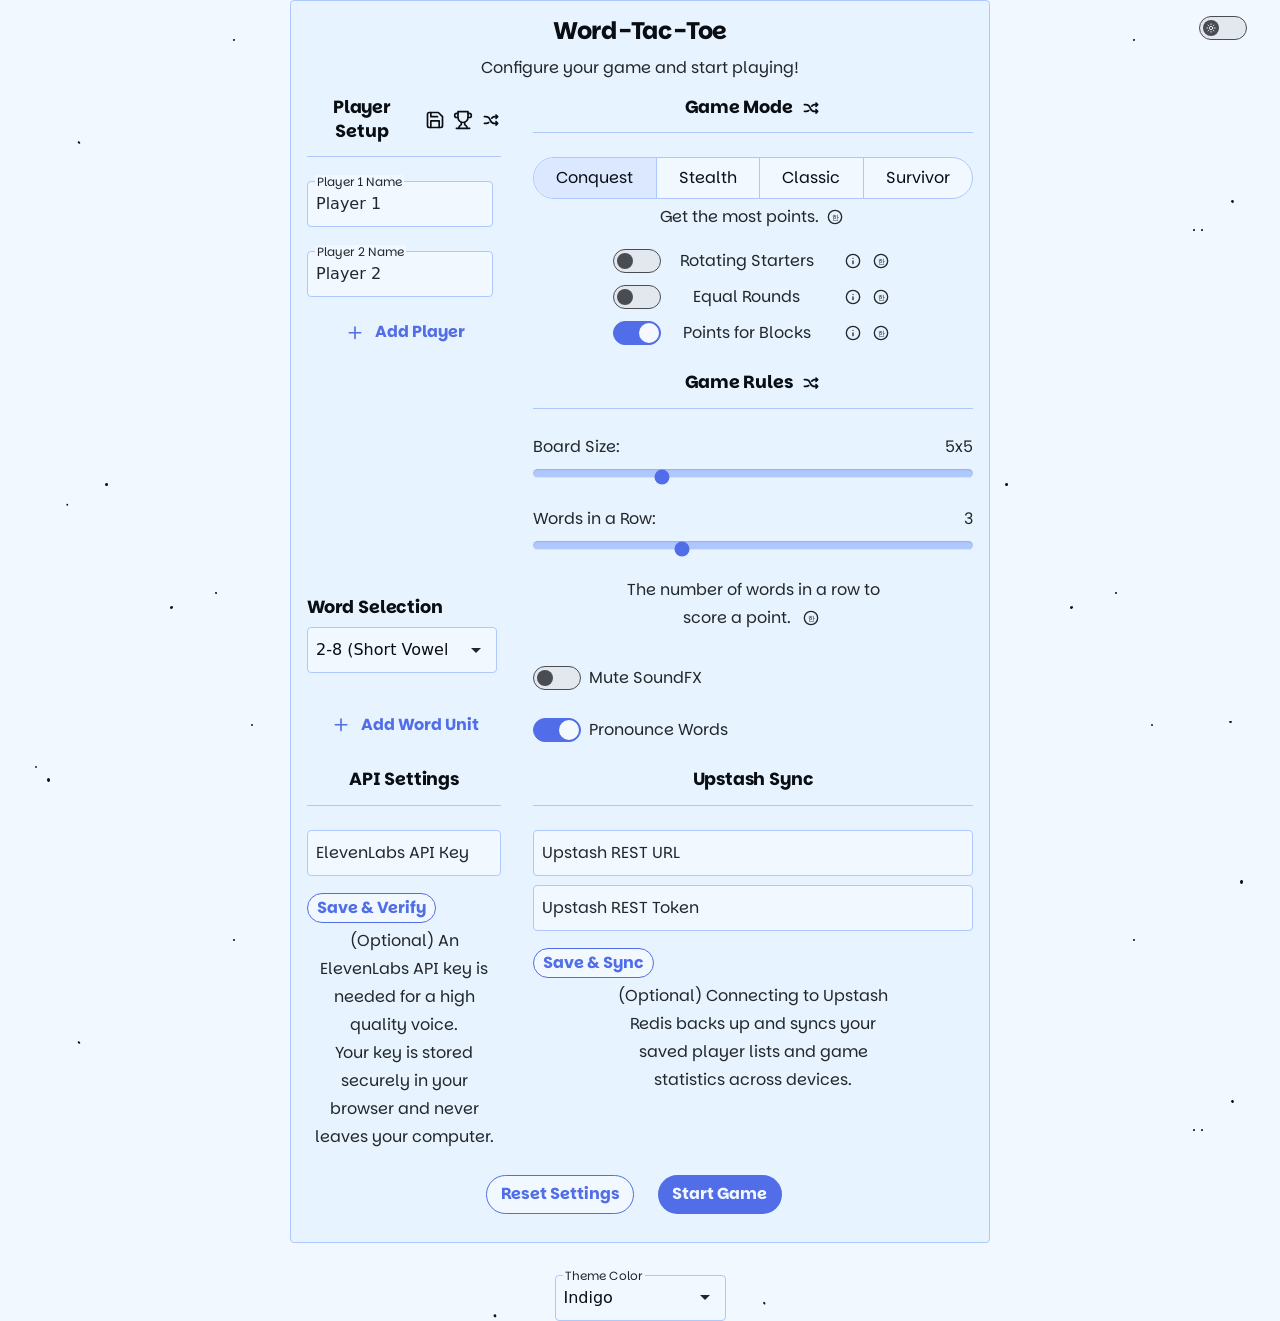
==== index.html @ c7087e04 "chore: update default mediaBase to allenglish.link" ====
<!DOCTYPE html>
<html lang="en" class="light">

<head>
  <meta charset="UTF-8">
  <meta name="viewport" content="width=device-width, initial-scale=1.0">
  <title>Word-Tac-Toe</title>
  <link rel="icon" type="image/png" href="/favicon/favicon-96x96.png" sizes="96x96" />
  <link rel="icon" type="image/svg+xml" href="/favicon/favicon.svg" />
  <link rel="shortcut icon" href="/favicon/favicon.ico" />
  <link rel="apple-touch-icon" sizes="180x180" href="/favicon/apple-touch-icon.png" />
  <meta name="apple-mobile-web-app-title" content="Word-Tac-Toe" />
  <link rel="manifest" href="/favicon/site.webmanifest" />
  <link rel="stylesheet" href="css/main.css?v=11">
</head>

<body>
  <header class="theme-switcher-container">
    <label class="switch">
      <input type="checkbox" role="switch" id="darkModeToggle">
      <span class="label sr-only">Toggle dark mode</span>
    </label>
  </header>
  <main>
    <div id="view-container">
      <div id="game-setup" class="card outlined view is-active">
        <hgroup>
          <h2 class="h3">Word-Tac-Toe</h2>
          <p>Configure your game and start playing!</p>
        </hgroup>
        <div class="content">
          <div class="setup-section player-setup">
            <h4 class="h5">
              Player Setup
              <button id="manage-sets-btn" class="icon-button small" aria-label="Manage player lists">
                <svg xmlns="http://www.w3.org/2000/svg" width="24" height="24" viewBox="0 0 24 24" fill="none"
                  stroke="currentColor" stroke-width="2" stroke-linecap="round" stroke-linejoin="round">
                  <path d="M19 21H5a2 2 0 0 1-2-2V5a2 2 0 0 1 2-2h11l5 5v11a2 2 0 0 1-2 2z"></path>
                  <polyline points="17 21 17 13 7 13 7 21"></polyline>
                  <polyline points="7 3 7 8 15 8"></polyline>
                </svg>
              </button>
              <button id="show-stats-btn" class="icon-button small" aria-label="Show player stats">
                <svg xmlns="http://www.w3.org/2000/svg" width="24" height="24" viewBox="0 0 24 24" fill="none"
                  stroke="currentColor" stroke-width="2" stroke-linecap="round" stroke-linejoin="round">
                  <path d="M6 9H4.5a2.5 2.5 0 0 1 0-5H6" />
                  <path d="M18 9h1.5a2.5 2.5 0 0 0 0-5H18" />
                  <path d="M4 22h16" />
                  <path d="M10 14.66V17c0 .55-.47.98-.97 1.21C7.85 18.75 7 20.24 7 22" />
                  <path d="M14 14.66V17c0 .55.47.98.97 1.21C16.15 18.75 17 20.24 17 22" />
                  <path d="M18 2H6v7a6 6 0 0 0 12 0V2Z" />
                </svg>
              </button>
              <button id="randomizePlayerOrderBtn_setup" class="icon-button small" aria-label="Randomize player order">
                <svg viewBox="0 0 24 24" version="1.1" xml:space="preserve" xmlns="http://www.w3.org/2000/svg"
                  xmlns:xlink="http://www.w3.org/1999/xlink" fill="currentColor">
                  <g id="SVGRepo_bgCarrier" stroke-width="0"></g>
                  <g id="SVGRepo_tracerCarrier" stroke-linecap="round" stroke-linejoin="round"></g>
                  <g id="SVGRepo_iconCarrier">
                    <style type="text/css">
                      .st0 {
                        opacity: 0.2;
                        fill: none;
                        stroke: #000000;
                        stroke-width: 5.000000e-02;
                        stroke-miterlimit: 10;
                      }
                    </style>
                    <g id="Layer_1"></g>
                    <g id="Layer_2">
                      <g>
                        <path
                          d="M8.7,14.2C8,14.7,7.1,15,6.2,15H4c-0.6,0-1,0.4-1,1s0.4,1,1,1h2.2c1.3,0,2.6-0.4,3.7-1.2c0.4-0.3,0.5-1,0.2-1.4 C9.7,13.9,9.1,13.8,8.7,14.2z">
                        </path>
                        <path
                          d="M13,10.7c0.3,0,0.6-0.1,0.8-0.3C14.5,9.5,15.6,9,16.8,9h0.8l-0.3,0.3c-0.4,0.4-0.4,1,0,1.4c0.2,0.2,0.5,0.3,0.7,0.3 s0.5-0.1,0.7-0.3l2-2c0.1-0.1,0.2-0.2,0.2-0.3c0.1-0.2,0.1-0.5,0-0.8c-0.1-0.1-0.1-0.2-0.2-0.3l-2-2c-0.4-0.4-1-0.4-1.4,0 s-0.4,1,0,1.4L17.6,7h-0.8c-1.8,0-3.4,0.8-4.6,2.1c-0.4,0.4-0.3,1,0.1,1.4C12.5,10.7,12.8,10.7,13,10.7z">
                        </path>
                        <path
                          d="M20.7,15.3l-2-2c-0.4-0.4-1-0.4-1.4,0s-0.4,1,0,1.4l0.3,0.3h-1.5c-1.6,0-2.9-0.9-3.6-2.3l-1.2-2.4C10.3,8.3,8.2,7,5.9,7H4 C3.4,7,3,7.4,3,8s0.4,1,1,1h1.9c1.6,0,2.9,0.9,3.6,2.3l1.2,2.4c1,2.1,3.1,3.4,5.4,3.4h1.5l-0.3,0.3c-0.4,0.4-0.4,1,0,1.4 c0.2,0.2,0.5,0.3,0.7,0.3s0.5-0.1,0.7-0.3l2-2C21.1,16.3,21.1,15.7,20.7,15.3z">
                        </path>
                      </g>
                    </g>
                  </g>
                </svg>
              </button>
            </h4>


            <div id="player-names-container">
            </div>

            <div class="add-player-container">
              <button id="addPlayerBtn" class="button">
                <svg xmlns="http://www.w3.org/2000/svg" width="24" height="24" viewBox="0 0 24 24" fill="none"
                  stroke="currentColor" stroke-width="2" stroke-linecap="round" stroke-linejoin="round">
                  <line x1="12" y1="5" x2="12" y2="19"></line>
                  <line x1="5" y1="12" x2="19" y2="12"></line>
                </svg>
                <span>Add Player</span>
              </button>
            </div>

          </div>

          <div class="setup-section game-rules">
            <h4 class="h5">
              Game Rules
              <button id="randomizeBoardSizeBtn" class="icon-button small" aria-label="Randomize game board size">
                <svg viewBox="0 0 24 24" version="1.1" xml:space="preserve" xmlns="http://www.w3.org/2000/svg"
                  xmlns:xlink="http://www.w3.org/1999/xlink" fill="currentColor">
                  <g id="SVGRepo_bgCarrier" stroke-width="0"></g>
                  <g id="SVGRepo_tracerCarrier" stroke-linecap="round" stroke-linejoin="round"></g>
                  <g id="SVGRepo_iconCarrier">
                    <style type="text/css">
                      .st0 {
                        opacity: 0.2;
                        fill: none;
                        stroke: #000000;
                        stroke-width: 5.000000e-02;
                        stroke-miterlimit: 10;
                      }
                    </style>
                    <g id="Layer_1"></g>
                    <g id="Layer_2">
                      <g>
                        <path
                          d="M8.7,14.2C8,14.7,7.1,15,6.2,15H4c-0.6,0-1,0.4-1,1s0.4,1,1,1h2.2c1.3,0,2.6-0.4,3.7-1.2c0.4-0.3,0.5-1,0.2-1.4 C9.7,13.9,9.1,13.8,8.7,14.2z">
                        </path>
                        <path
                          d="M13,10.7c0.3,0,0.6-0.1,0.8-0.3C14.5,9.5,15.6,9,16.8,9h0.8l-0.3,0.3c-0.4,0.4-0.4,1,0,1.4c0.2,0.2,0.5,0.3,0.7,0.3 s0.5-0.1,0.7-0.3l2-2c0.1-0.1,0.2-0.2,0.2-0.3c0.1-0.2,0.1-0.5,0-0.8c-0.1-0.1-0.1-0.2-0.2-0.3l-2-2c-0.4-0.4-1-0.4-1.4,0 s-0.4,1,0,1.4L17.6,7h-0.8c-1.8,0-3.4,0.8-4.6,2.1c-0.4,0.4-0.3,1,0.1,1.4C12.5,10.7,12.8,10.7,13,10.7z">
                        </path>
                        <path
                          d="M20.7,15.3l-2-2c-0.4-0.4-1-0.4-1.4,0s-0.4,1,0,1.4l0.3,0.3h-1.5c-1.6,0-2.9-0.9-3.6-2.3l-1.2-2.4C10.3,8.3,8.2,7,5.9,7H4 C3.4,7,3,7.4,3,8s0.4,1,1,1h1.9c1.6,0,2.9,0.9,3.6,2.3l1.2,2.4c1,2.1,3.1,3.4,5.4,3.4h1.5l-0.3,0.3c-0.4,0.4-0.4,1,0,1.4 c0.2,0.2,0.5,0.3,0.7,0.3s0.5-0.1,0.7-0.3l2-2C21.1,16.3,21.1,15.7,20.7,15.3z">
                        </path>
                      </g>
                    </g>
                  </g>
                </svg>
              </button>
            </h4>
            <div class="range-container">
              <label class="range">
                <div class="range-label-container">
                  <span class="label">Board Size: </span><span id="gridSizeValue">5x5</span>
                </div>
                <input type="range" id="gridSize" min="3" max="10" value="5">
              </label>
            </div>
            <div class="range-container">
              <label class="range">
                <div class="range-label-container">
                  <span class="label">Words in a Row: </span><span id="matchLengthValue">3</span>
                </div>
                <input type="range" id="matchLength" min="2" max="5" value="3">
              </label>
            </div>
            <p class="field-hint">
              The number of words in a row to score a point.
              <span class="tooltip-container inline-tooltip">
                <button type="button" class="icon-button small tooltip-trigger" aria-label="Words in a Row Korean Info" aria-describedby="match-length-tooltip-ko">
                  <svg width="16" height="16" viewBox="0 0 24 24" fill="none" stroke="currentColor" stroke-width="2" stroke-linecap="round" stroke-linejoin="round">
                    <circle cx="12" cy="12" r="10"></circle>
                    <text x="12" y="12" text-anchor="middle" dominant-baseline="central" font-size="10.5" font-family="'Apple SD Gothic Neo', 'Malgun Gothic', 'Noto Sans KR', sans-serif" font-weight="700" fill="currentColor" stroke="none">한</text>
                  </svg>
                </button>
                <span id="match-length-tooltip-ko" class="tooltip-popup" role="tooltip">
                  점수를 획득하기 위해 한 줄로 이어야 하는 단어 수입니다.
                </span>
              </span>
            </p>
            <div class="setting-group">
              <label class="switch">
                <input type="checkbox" role="switch" id="muteSoundsToggle">
                <span class="label">Mute SoundFX</span>
              </label>
              <label class="switch">
                <input type="checkbox" role="switch" id="pronounceWordsToggle" checked>
                <span class="label">Pronounce Words</span>
              </label>
            </div>
          </div>

          <div class="setup-section game-mode-setup">
            <h4 class="h5">
              Game Mode
              <button id="randomizeGameModeBtn" class="icon-button small" aria-label="Randomize game mode">
                <svg viewBox="0 0 24 24" version="1.1" xml:space="preserve" xmlns="http://www.w3.org/2000/svg"
                  xmlns:xlink="http://www.w3.org/1999/xlink" fill="currentColor">
                  <g id="SVGRepo_bgCarrier" stroke-width="0"></g>
                  <g id="SVGRepo_tracerCarrier" stroke-linecap="round" stroke-linejoin="round"></g>
                  <g id="SVGRepo_iconCarrier">
                    <style type="text/css">
                      .st0 {
                        opacity: 0.2;
                        fill: none;
                        stroke: #000000;
                        stroke-width: 5.000000e-02;
                        stroke-miterlimit: 10;
                      }
                    </style>
                    <g id="Layer_1"></g>
                    <g id="Layer_2">
                      <g>
                        <path
                          d="M8.7,14.2C8,14.7,7.1,15,6.2,15H4c-0.6,0-1,0.4-1,1s0.4,1,1,1h2.2c1.3,0,2.6-0.4,3.7-1.2c0.4-0.3,0.5-1,0.2-1.4 C9.7,13.9,9.1,13.8,8.7,14.2z">
                        </path>
                        <path
                          d="M13,10.7c0.3,0,0.6-0.1,0.8-0.3C14.5,9.5,15.6,9,16.8,9h0.8l-0.3,0.3c-0.4,0.4-0.4,1,0,1.4c0.2,0.2,0.5,0.3,0.7,0.3 s0.5-0.1,0.7-0.3l2-2c0.1-0.1,0.2-0.2,0.2-0.3c0.1-0.2,0.1-0.5,0-0.8c-0.1-0.1-0.1-0.2-0.2-0.3l-2-2c-0.4-0.4-1-0.4-1.4,0 s-0.4,1,0,1.4L17.6,7h-0.8c-1.8,0-3.4,0.8-4.6,2.1c-0.4,0.4-0.3,1,0.1,1.4C12.5,10.7,12.8,10.7,13,10.7z">
                        </path>
                        <path
                          d="M20.7,15.3l-2-2c-0.4-0.4-1-0.4-1.4,0s-0.4,1,0,1.4l0.3,0.3h-1.5c-1.6,0-2.9-0.9-3.6-2.3l-1.2-2.4C10.3,8.3,8.2,7,5.9,7H4 C3.4,7,3,7.4,3,8s0.4,1,1,1h1.9c1.6,0,2.9,0.9,3.6,2.3l1.2,2.4c1,2.1,3.1,3.4,5.4,3.4h1.5l-0.3,0.3c-0.4,0.4-0.4,1,0,1.4 c0.2,0.2,0.5,0.3,0.7,0.3s0.5-0.1,0.7-0.3l2-2C21.1,16.3,21.1,15.7,20.7,15.3z">
                        </path>
                      </g>
                    </g>
                  </g>
                </svg>
              </button>
            </h4>
            <div class="toggle-button-group" id="gameModeSelector" role="group">
              <button data-mode="Conquest" class="selected">
                <span>Conquest</span>
              </button>
              <button data-mode="Stealth">
                <span>Stealth</span>
              </button>
              <button data-mode="Classic">
                <span>Classic</span>
              </button>
              <button data-mode="Survivor">
                <span>Survivor</span>
              </button>
            </div>
            <div class="game-mode-hint-wrapper">
              <p class="field-hint" id="gameModeHint">Get the most points.</p>
              <div class="tooltip-container">
                <button type="button" class="icon-button small tooltip-trigger" aria-label="Game Mode Korean Info" aria-describedby="game-mode-tooltip-ko">
                  <svg width="16" height="16" viewBox="0 0 24 24" fill="none" stroke="currentColor" stroke-width="2" stroke-linecap="round" stroke-linejoin="round">
                    <circle cx="12" cy="12" r="10"></circle>
                    <text x="12" y="12" text-anchor="middle" dominant-baseline="central" font-size="10.5" font-family="'Apple SD Gothic Neo', 'Malgun Gothic', 'Noto Sans KR', sans-serif" font-weight="700" fill="currentColor" stroke="none">한</text>
                  </svg>
                </button>
                <div id="game-mode-tooltip-ko" class="tooltip-popup" role="tooltip">
                  가장 많은 점수를 획득하세요.
                </div>
              </div>
            </div>
            <div id="conquestOptionsGroup" class="setting-group conquest-options">
              <div class="option-row">
                <label class="switch">
                  <input type="checkbox" role="switch" id="conquestRotatingStarterToggle">
                  <span class="label">Rotating Starters</span>
                </label>
                <div class="tooltip-group">
                  <div class="tooltip-container">
                    <button type="button" class="icon-button small tooltip-trigger" aria-label="Rotating Starters Info" aria-describedby="conquest-starter-tooltip">
                      <svg width="16" height="16" viewBox="0 0 24 24" fill="none" stroke="currentColor" stroke-width="2" stroke-linecap="round" stroke-linejoin="round">
                        <circle cx="12" cy="12" r="10"></circle>
                        <line x1="12" y1="16" x2="12" y2="12"></line>
                        <line x1="12" y1="8" x2="12.01" y2="8"></line>
                      </svg>
                    </button>
                    <div id="conquest-starter-tooltip" class="tooltip-popup" role="tooltip">
                      Rotates which player moves first at the start of each round to balance opening tempo.
                    </div>
                  </div>
                  <div class="tooltip-container">
                    <button type="button" class="icon-button small tooltip-trigger" aria-label="Rotating Starters Korean Info" aria-describedby="conquest-starter-tooltip-ko">
                      <svg width="16" height="16" viewBox="0 0 24 24" fill="none" stroke="currentColor" stroke-width="2" stroke-linecap="round" stroke-linejoin="round">
                        <circle cx="12" cy="12" r="10"></circle>
                        <text x="12" y="12" text-anchor="middle" dominant-baseline="central" font-size="10.5" font-family="'Apple SD Gothic Neo', 'Malgun Gothic', 'Noto Sans KR', sans-serif" font-weight="700" fill="currentColor" stroke="none">한</text>
                      </svg>
                    </button>
                    <div id="conquest-starter-tooltip-ko" class="tooltip-popup" role="tooltip">
                      매 라운드마다 선공 플레이어를 교대하여 첫 번째 턴의 유리함을 조절합니다.
                    </div>
                  </div>
                </div>
              </div>

              <div class="option-row">
                <label class="switch">
                  <input type="checkbox" role="switch" id="conquestEqualRoundsToggle">
                  <span class="label">Equal Rounds</span>
                </label>
                <div class="tooltip-group">
                  <div class="tooltip-container">
                    <button type="button" class="icon-button small tooltip-trigger" aria-label="Equal Rounds Info" aria-describedby="conquest-rounds-tooltip">
                      <svg width="16" height="16" viewBox="0 0 24 24" fill="none" stroke="currentColor" stroke-width="2" stroke-linecap="round" stroke-linejoin="round">
                        <circle cx="12" cy="12" r="10"></circle>
                        <line x1="12" y1="16" x2="12" y2="12"></line>
                        <line x1="12" y1="8" x2="12.01" y2="8"></line>
                      </svg>
                    </button>
                    <div id="conquest-rounds-tooltip" class="tooltip-popup" role="tooltip">
                      Ends the match once all players have taken an equal number of turns so no player gets an extra move on odd grids.
                    </div>
                  </div>
                  <div class="tooltip-container">
                    <button type="button" class="icon-button small tooltip-trigger" aria-label="Equal Rounds Korean Info" aria-describedby="conquest-rounds-tooltip-ko">
                      <svg width="16" height="16" viewBox="0 0 24 24" fill="none" stroke="currentColor" stroke-width="2" stroke-linecap="round" stroke-linejoin="round">
                        <circle cx="12" cy="12" r="10"></circle>
                        <text x="12" y="12" text-anchor="middle" dominant-baseline="central" font-size="10.5" font-family="'Apple SD Gothic Neo', 'Malgun Gothic', 'Noto Sans KR', sans-serif" font-weight="700" fill="currentColor" stroke="none">한</text>
                      </svg>
                    </button>
                    <div id="conquest-rounds-tooltip-ko" class="tooltip-popup" role="tooltip">
                      모든 플레이어가 동일한 횟수의 턴을 마친 후 경기를 종료하여, 홀수 칸 그리드에서 특정 플레이어가 추가 턴을 갖지 않도록 합니다.
                    </div>
                  </div>
                </div>
              </div>

              <div class="option-row">
                <label class="switch">
                  <input type="checkbox" role="switch" id="conquestBlockPointsToggle" checked>
                  <span class="label">Points for Blocks</span>
                </label>
                <div class="tooltip-group">
                  <div class="tooltip-container">
                    <button type="button" class="icon-button small tooltip-trigger" aria-label="Points for Blocks Info" aria-describedby="conquest-block-tooltip">
                      <svg width="16" height="16" viewBox="0 0 24 24" fill="none" stroke="currentColor" stroke-width="2" stroke-linecap="round" stroke-linejoin="round">
                        <circle cx="12" cy="12" r="10"></circle>
                        <line x1="12" y1="16" x2="12" y2="12"></line>
                        <line x1="12" y1="8" x2="12.01" y2="8"></line>
                      </svg>
                    </button>
                    <div id="conquest-block-tooltip" class="tooltip-popup" role="tooltip">
                      Earn 0.5 points for each opponent scoring line blocked by your move (when not scoring a point).
                    </div>
                  </div>
                  <div class="tooltip-container">
                    <button type="button" class="icon-button small tooltip-trigger" aria-label="Points for Blocks Korean Info" aria-describedby="conquest-block-tooltip-ko">
                      <svg width="16" height="16" viewBox="0 0 24 24" fill="none" stroke="currentColor" stroke-width="2" stroke-linecap="round" stroke-linejoin="round">
                        <circle cx="12" cy="12" r="10"></circle>
                        <text x="12" y="12" text-anchor="middle" dominant-baseline="central" font-size="10.5" font-family="'Apple SD Gothic Neo', 'Malgun Gothic', 'Noto Sans KR', sans-serif" font-weight="700" fill="currentColor" stroke="none">한</text>
                      </svg>
                    </button>
                    <div id="conquest-block-tooltip-ko" class="tooltip-popup" role="tooltip">
                      자신의 턴에 점수를 내지 않더라도, 상대방의 득점 라인을 방어(블록)할 때마다 0.5점을 획득합니다.
                    </div>
                  </div>
                </div>
              </div>
            </div>
            <div id="stealthOptionsGroup" class="setting-group stealth-options hidden">
              <div class="option-row">
                <label class="switch">
                  <input type="checkbox" role="switch" id="stealthRotatingStarterToggle">
                  <span class="label">Rotating Starters</span>
                </label>
                <div class="tooltip-group">
                  <div class="tooltip-container">
                    <button type="button" class="icon-button small tooltip-trigger" aria-label="Rotating Starters Info" aria-describedby="stealth-starter-tooltip">
                      <svg width="16" height="16" viewBox="0 0 24 24" fill="none" stroke="currentColor" stroke-width="2" stroke-linecap="round" stroke-linejoin="round">
                        <circle cx="12" cy="12" r="10"></circle>
                        <line x1="12" y1="16" x2="12" y2="12"></line>
                        <line x1="12" y1="8" x2="12.01" y2="8"></line>
                      </svg>
                    </button>
                    <div id="stealth-starter-tooltip" class="tooltip-popup" role="tooltip">
                      Rotates which player moves first at the start of each round to balance opening tempo.
                    </div>
                  </div>
                  <div class="tooltip-container">
                    <button type="button" class="icon-button small tooltip-trigger" aria-label="Rotating Starters Korean Info" aria-describedby="stealth-starter-tooltip-ko">
                      <svg width="16" height="16" viewBox="0 0 24 24" fill="none" stroke="currentColor" stroke-width="2" stroke-linecap="round" stroke-linejoin="round">
                        <circle cx="12" cy="12" r="10"></circle>
                        <text x="12" y="12" text-anchor="middle" dominant-baseline="central" font-size="10.5" font-family="'Apple SD Gothic Neo', 'Malgun Gothic', 'Noto Sans KR', sans-serif" font-weight="700" fill="currentColor" stroke="none">한</text>
                      </svg>
                    </button>
                    <div id="stealth-starter-tooltip-ko" class="tooltip-popup" role="tooltip">
                      매 라운드마다 선공 플레이어를 교대하여 첫 번째 턴의 유리함을 조절합니다.
                    </div>
                  </div>
                </div>
              </div>

              <div class="option-row">
                <label class="switch">
                  <input type="checkbox" role="switch" id="stealthEqualRoundsToggle">
                  <span class="label">Equal Rounds</span>
                </label>
                <div class="tooltip-group">
                  <div class="tooltip-container">
                    <button type="button" class="icon-button small tooltip-trigger" aria-label="Equal Rounds Info" aria-describedby="stealth-rounds-tooltip">
                      <svg width="16" height="16" viewBox="0 0 24 24" fill="none" stroke="currentColor" stroke-width="2" stroke-linecap="round" stroke-linejoin="round">
                        <circle cx="12" cy="12" r="10"></circle>
                        <line x1="12" y1="16" x2="12" y2="12"></line>
                        <line x1="12" y1="8" x2="12.01" y2="8"></line>
                      </svg>
                    </button>
                    <div id="stealth-rounds-tooltip" class="tooltip-popup" role="tooltip">
                      Ends the match once all players have taken an equal number of turns so no player is forced to take an extra turn.
                    </div>
                  </div>
                  <div class="tooltip-container">
                    <button type="button" class="icon-button small tooltip-trigger" aria-label="Equal Rounds Korean Info" aria-describedby="stealth-rounds-tooltip-ko">
                      <svg width="16" height="16" viewBox="0 0 24 24" fill="none" stroke="currentColor" stroke-width="2" stroke-linecap="round" stroke-linejoin="round">
                        <circle cx="12" cy="12" r="10"></circle>
                        <text x="12" y="12" text-anchor="middle" dominant-baseline="central" font-size="10.5" font-family="'Apple SD Gothic Neo', 'Malgun Gothic', 'Noto Sans KR', sans-serif" font-weight="700" fill="currentColor" stroke="none">한</text>
                      </svg>
                    </button>
                    <div id="stealth-rounds-tooltip-ko" class="tooltip-popup" role="tooltip">
                      모든 플레이어가 동일한 횟수의 턴을 마친 후 경기를 종료하여, 특정 플레이어가 불필요하게 추가 턴을 하지 않도록 합니다.
                    </div>
                  </div>
                </div>
              </div>
            </div>
            <div id="survivorOptionsGroup" class="setting-group survivor-options hidden">
              <div class="option-row">
                <label class="switch">
                  <input type="checkbox" role="switch" id="survivorRotatingStarterToggle">
                  <span class="label">Rotating Starters</span>
                </label>
                <div class="tooltip-group">
                  <div class="tooltip-container">
                    <button type="button" class="icon-button small tooltip-trigger" aria-label="Rotating Starters Info" aria-describedby="survivor-starter-tooltip">
                      <svg width="16" height="16" viewBox="0 0 24 24" fill="none" stroke="currentColor" stroke-width="2" stroke-linecap="round" stroke-linejoin="round">
                        <circle cx="12" cy="12" r="10"></circle>
                        <line x1="12" y1="16" x2="12" y2="12"></line>
                        <line x1="12" y1="8" x2="12.01" y2="8"></line>
                      </svg>
                    </button>
                    <div id="survivor-starter-tooltip" class="tooltip-popup" role="tooltip">
                      Rotates who starts each round among surviving players so the last player doesn't have an unfair advantage.
                    </div>
                  </div>
                  <div class="tooltip-container">
                    <button type="button" class="icon-button small tooltip-trigger" aria-label="Rotating Starters Korean Info" aria-describedby="survivor-starter-tooltip-ko">
                      <svg width="16" height="16" viewBox="0 0 24 24" fill="none" stroke="currentColor" stroke-width="2" stroke-linecap="round" stroke-linejoin="round">
                        <circle cx="12" cy="12" r="10"></circle>
                        <text x="12" y="12" text-anchor="middle" dominant-baseline="central" font-size="10.5" font-family="'Apple SD Gothic Neo', 'Malgun Gothic', 'Noto Sans KR', sans-serif" font-weight="700" fill="currentColor" stroke="none">한</text>
                      </svg>
                    </button>
                    <div id="survivor-starter-tooltip-ko" class="tooltip-popup" role="tooltip">
                      마지막 플레이어에게 불리하지 않도록, 살아남은 플레이어들 사이에서 매 라운드 선공을 번갈아 변경합니다.
                    </div>
                  </div>
                </div>
              </div>

              <div class="option-row">
                <label class="switch">
                  <input type="checkbox" role="switch" id="survivorEqualRoundsToggle">
                  <span class="label">Equal Rounds</span>
                </label>
                <div class="tooltip-group">
                  <div class="tooltip-container">
                    <button type="button" class="icon-button small tooltip-trigger" aria-label="Equal Rounds Info" aria-describedby="survivor-equal-rounds-tooltip">
                      <svg width="16" height="16" viewBox="0 0 24 24" fill="none" stroke="currentColor" stroke-width="2" stroke-linecap="round" stroke-linejoin="round">
                        <circle cx="12" cy="12" r="10"></circle>
                        <line x1="12" y1="16" x2="12" y2="12"></line>
                        <line x1="12" y1="8" x2="12.01" y2="8"></line>
                      </svg>
                    </button>
                    <div id="survivor-equal-rounds-tooltip" class="tooltip-popup" role="tooltip">
                      Ensures all players get equal turns per round. When a player is eliminated, the round is completed so nobody is eliminated with fewer turns.
                    </div>
                  </div>
                  <div class="tooltip-container">
                    <button type="button" class="icon-button small tooltip-trigger" aria-label="Equal Rounds Korean Info" aria-describedby="survivor-equal-rounds-tooltip-ko">
                      <svg width="16" height="16" viewBox="0 0 24 24" fill="none" stroke="currentColor" stroke-width="2" stroke-linecap="round" stroke-linejoin="round">
                        <circle cx="12" cy="12" r="10"></circle>
                        <text x="12" y="12" text-anchor="middle" dominant-baseline="central" font-size="10.5" font-family="'Apple SD Gothic Neo', 'Malgun Gothic', 'Noto Sans KR', sans-serif" font-weight="700" fill="currentColor" stroke="none">한</text>
                      </svg>
                    </button>
                    <div id="survivor-equal-rounds-tooltip-ko" class="tooltip-popup" role="tooltip">
                      모든 플레이어가 라운드당 동일한 턴을 갖도록 합니다. 탈락자가 발생해도 해당 라운드를 끝까지 마쳐 더 적은 턴으로 탈락하지 않도록 보장합니다.
                    </div>
                  </div>
                </div>
              </div>
            </div>
          </div>

          <div class="setup-section word-selection">
            <div style="display: flex; align-items: center; justify-content: space-between; margin-bottom: 0.5rem;">
              <h4 class="h5" style="margin: 0;">Word Selection</h4>
              <button type="button" id="manage-books-btn" class="icon-button small" aria-label="Manage textbook series visibility" title="Manage Books" style="display: none;">
                <svg xmlns="http://www.w3.org/2000/svg" width="18" height="18" viewBox="0 0 24 24" fill="none" stroke="currentColor" stroke-width="2" stroke-linecap="round" stroke-linejoin="round">
                  <path d="M4 19.5A2.5 2.5 0 0 1 6.5 17H20"/>
                  <path d="M6.5 2H20v20H6.5A2.5 2.5 0 0 1 4 19.5v-15A2.5 2.5 0 0 1 6.5 2z"/>
                </svg>
              </button>
            </div>
            <div class="word-selection-container">
              <label class="field book-selection-field" id="book-select-field" style="display: none; width: 100%; max-width: 320px; margin-bottom: 0.5rem;">
                <span class="label">Textbook Series</span>
                <select id="book-select" class="book-select"></select>
              </label>
              <div id="unit-selectors-container">
              </div>
              <button id="addUnitBtn" class="button">
                <svg xmlns="http://www.w3.org/2000/svg" width="24" height="24" viewBox="0 0 24 24" fill="none"
                  stroke="currentColor" stroke-width="2" stroke-linecap="round" stroke-linejoin="round">
                  <line x1="12" y1="5" x2="12" y2="19"></line>
                  <line x1="5" y1="12" x2="19" y2="12"></line>
                </svg>
                <span>Add Word Unit</span>
              </button>

              <button id="removeAllUnitsBtn" class="button outlined small hidden">Remove All</button>

            </div>
          </div>

          <div class="setup-section api-settings" id="api-settings-section">
            <h4 class="h5">API Settings</h4>
            <label class="field" id="api-key-field">
              <span class="label">ElevenLabs API Key</span>
              <input type="password" id="elevenlabs-api-key" name="elevenlabs-api-key" autocomplete="off"
                placeholder="Paste your key here...">
            </label>
            <div class="api-actions">
              <button id="save-api-key-btn" class="button outlined small">Save & Verify</button>
              <span id="api-key-status" class="api-status-msg"></span>
            </div>
            <p class="field-hint">(Optional) An ElevenLabs API key is needed for a high quality voice. <br> Your key is
              stored
              securely in your browser and never leaves your computer.</p>
          </div>

          <div class="setup-section sync-settings" id="sync-settings-section">
            <h4 class="h5">Upstash Sync</h4>
            <label class="field">
              <span class="label">Upstash REST URL</span>
              <input type="text" id="upstash-url" name="upstash-url" placeholder="https://...upstash.io">
            </label>
            <label class="field">
              <span class="label">Upstash REST Token</span>
              <input type="password" id="upstash-token" name="upstash-token" placeholder="Paste token here...">
            </label>
            <div class="sync-actions">
              <button id="save-sync-btn" class="button outlined small">Save & Sync</button>
              <span id="sync-status" class="sync-status-msg"></span>
            </div>
            <p class="field-hint">(Optional) Connecting to Upstash Redis backs up and syncs your saved player lists and game statistics across devices.</p>
          </div>

        </div>

        <div class="actions">
          <div class="button-group">
            <button id="resetSettingsBtn" class="button outlined">Reset Settings</button>
            <button id="startGameBtn" class="button filled">Start Game</button>
          </div>
        </div>
      </div>

      <label class="field" id="main-theme-selector">
        <span class="label">Theme Color</span>
        <select id="themeHueSelect">
          <option value="bw">Black & White</option>
          <option value="var(--oklch-red)">Red</option>
          <option value="var(--oklch-pink)">Pink</option>
          <option value="var(--oklch-purple)">Purple</option>
          <option value="var(--oklch-violet)">Violet</option>
          <option value="var(--oklch-indigo)" selected>Indigo</option>
          <option value="var(--oklch-blue)">Blue</option>
          <option value="var(--oklch-cyan)">Cyan</option>
          <option value="var(--oklch-teal)">Teal</option>
          <option value="var(--oklch-green)">Green</option>
          <option value="var(--oklch-lime)">Lime</option>
          <option value="var(--oklch-yellow)">Yellow</option>
          <option value="var(--oklch-orange)">Orange</option>
        </select>
      </label>

      <div id="game-view" class="view">
        <div id="reorder-controls" class="hidden">
          <div class="button-group">
            <button id="randomizeOrderBtn_game" class="button outlined">Randomize Order</button>
            <button id="startGameBtn_game" class="button filled">Start New Game</button>
          </div>
        </div>

        <div id="player-info-list" class="hidden">
        </div>

        <div id="game-board">
        </div>

        <div id="game-controls">
          <button id="resetGameBtn" class="button outlined">Reset Game</button>
          <button id="settings-btn" class="button">Back to Settings</button>
        </div>
      </div>

      <div id="stats-view" class="view">
        <div class="card outlined">
          <hgroup>
            <h2 class="h3">Player Statistics</h2>
          </hgroup>
          <div class="content">
            <label class="field">
              <span class="label">Select Player to View</span>
              <select id="stats-player-select">
                <option value="">--No players found--</option>
              </select>
            </label>
            <div id="stats-display-area">
            </div>
          </div>
          <div class="actions">
            <button id="back-to-setup-btn" class="button">Back to Setup</button>
          </div>
        </div>
      </div>
    </div>
  </main>

  <datalist id="player-list-data"></datalist>

  <footer>
    <div class="footer-illustration">
      <img src="images/snail.png" alt="A snail moving to the left" width="240">
    </div>
  </footer>

  <dialog id="game-over-dialog" class="card elevated">
    <hgroup>
      <h2 id="dialog-title" class="h4"></h2>
    </hgroup>
    <div id="dialog-content" class="content">
    </div>
    <div class="actions">
      <button id="close-dialog-btn" class="button outlined">Close</button>
      <button id="play-again-btn" class="button">Play Again</button>
    </div>
  </dialog>

  <dialog id="manage-books-dialog" class="card elevated" style="max-width: 400px; width: 90%;">
    <div style="display: flex; justify-content: space-between; align-items: center; margin-bottom: 0.75rem;">
      <h3 class="h4" style="margin: 0;">Manage Books</h3>
      <button id="close-manage-books-btn" class="icon-button" aria-label="Close">
        <svg xmlns="http://www.w3.org/2000/svg" width="20" height="20" viewBox="0 0 24 24" fill="none" stroke="currentColor" stroke-width="2" stroke-linecap="round" stroke-linejoin="round">
          <line x1="18" y1="6" x2="6" y2="18"></line>
          <line x1="6" y1="6" x2="18" y2="18"></line>
        </svg>
      </button>
    </div>
    <p class="field-hint" style="margin-bottom: 1rem;">Select which textbook series appear in Word-Tac-Toe.</p>
    <div id="manage-books-list" style="display: flex; flex-direction: column; gap: 0.75rem; margin-bottom: 1rem;"></div>
    <div style="display: flex; justify-content: flex-end;">
      <button id="done-manage-books-btn" class="button">Done</button>
    </div>
  </dialog>

  <dialog id="player-sets-dialog" class="card elevated side-drawer">
    <button id="close-sets-dialog-btn" class="icon-button" aria-label="Close">
      <svg xmlns="http://www.w3.org/2000/svg" width="24" height="24" viewBox="0 0 24 24" fill="none"
        stroke="currentColor" stroke-width="2" stroke-linecap="round" stroke-linejoin="round">
        <line x1="18" y1="6" x2="6" y2="18"></line>
        <line x1="6" y1="6" x2="18" y2="18"></line>
      </svg>
    </button>
    <hgroup>
      <h2 class="h4">Manage Player Lists</h2>
    </hgroup>
    <div class="content">
      <div id="saved-sets-list">
      </div>
      <div class="save-set-action">
        <label class="field">
          <span class="label">List Name</span>
          <input type="text" id="save-set-name-input" placeholder="e.g. MWF 4:00 or TTh 6:50">
        </label>
        <div style="display: flex; gap: 0.5rem; margin-top: 0.35rem;">
          <label class="field" style="flex: 1; margin: 0;">
            <span class="label" style="font-size: 0.75rem;">Start Time</span>
            <input type="time" id="save-set-start-time" value="15:00">
          </label>
          <label class="field" style="flex: 1; margin: 0;">
            <span class="label" style="font-size: 0.75rem;">End Time</span>
            <input type="time" id="save-set-end-time" value="16:00">
          </label>
        </div>
        <div id="save-set-days-container" style="display: flex; gap: 0.25rem; margin-top: 0.4rem; flex-wrap: wrap;"></div>
        <button id="save-set-btn" class="button filled" style="margin-top: 0.75rem;">Save List &amp; Schedule</button>
      </div>
    </div>
  </dialog>

  <article popover="manual" id="feedback-snackbar" class="snackbar end-center" role="status">
    <div class="content">
      <p id="snackbar-message"></p>
    </div>
    <div class="actions">
      <button id="snackbar-action-btn" class="button"></button>
    
      <button class="icon-button" popovertarget="feedback-snackbar" popovertargetaction="hide">
        <span class="sr-only">Close</span>
        <svg xmlns="http://www.w3.org/2000/svg" width="24" height="24" viewBox="0 0 24 24" fill="none" stroke="currentColor"
          stroke-width="2" stroke-linecap="round" stroke-linejoin="round">
          <line x1="18" y1="6" x2="6" y2="18"></line>
          <line x1="6" y1="6" x2="18" y2="18"></line>
        </svg>
      </button>
    </div>
    </article>

  <script src="shared-class-sync.js?v=2.3"></script>
  <script>window.SharedClassSync?.getHiddenBooks || document.write('<script src="https://all-english-media.allenglish.link/shared/class-sync.js?v=2.3"><\/script>');</script>
  <script src="main.js?v=10" type="module" defer></script>
</body>

</html>
---- css/main.css ----
@layer openprops, normalize, utils, theme, components.base, components.has-deps, custom;

/*
* Open Props
* Import as many props as you need here.
* https://unpkg.com/browse/open-props@2.0.0-beta.5/css
*/
@import "opbeta/open-props.min.css" layer(openprops);
@import "opbeta/index.css" layer(openprops);
@import "opbeta/css/color/hsl.css" layer(openprops);
@import "opbeta/css/color/hues.oklch.css" layer(openprops);

/* Normalize */
@import "./normalize.css";

/* Utils */
@import "./utils.css";

/* Theme */
@import "./theme.css";

/*
* Components
* Components are divided into two categories - if they are stand-alone (base) or if they have dependencies (has-deps).
*/
/*** Base components (no dependencies)  */
@import "./actions/button.css";
@import "./actions/icon-button.css";
@import "./actions/tab-buttons.css";
@import "./actions/toggle-button-group.css";
@import "./data-display/avatar.css";
@import "./data-display/badge.css";
@import "./data-display/card.css";
@import "./data-display/chip.css";
@import "./data-display/definition-list.css";
@import "./data-display/divider.css";
@import "./data-display/link.css";
@import "./data-display/table.css";
@import "./feedback/progress.css";
@import "./feedback/spinner.css";
@import "./inputs/checkbox-radio.css";
@import "./inputs/switch.css";
@import "./inputs/range.css";
@import "./text/typography.css";

/*** Has dependencies */
@import "./actions/button-group.css";
@import "./data-display/accordion.css";
@import "./data-display/list.css";
@import "./feedback/alert.css";
@import "./feedback/dialog.css";
@import "./feedback/snackbar.css";
@import "./inputs/field-group.css";
@import "./inputs/field.css";
@import "./inputs/select.css";
@import "./inputs/text-field.css";
@import "./inputs/textarea.css";
@import "./text/rich-text.css";

@import "./custom.css?v=11" layer(custom);
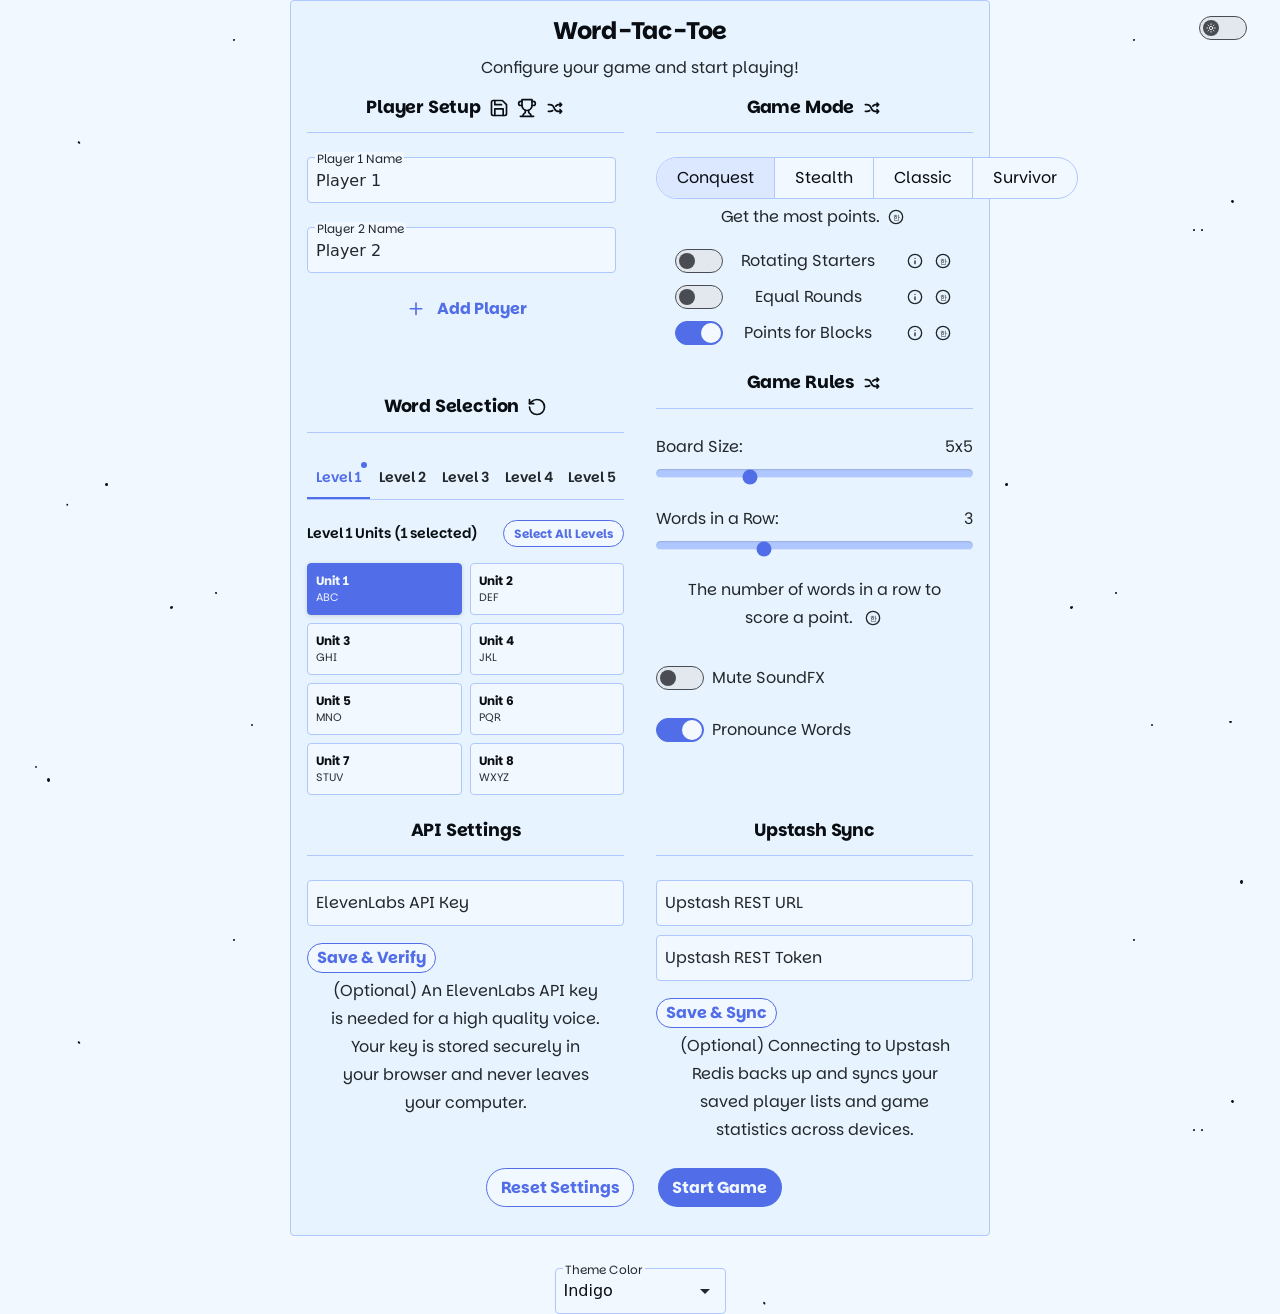
==== commit 377674e8: "feat(setup): redesign word and unit selection with interactive tabs and chips" ====
--- a/index.html
+++ b/index.html
@@ -474,33 +474,40 @@
           </div>
 
           <div class="setup-section word-selection">
-            <div style="display: flex; align-items: center; justify-content: space-between; margin-bottom: 0.5rem;">
-              <h4 class="h5" style="margin: 0;">Word Selection</h4>
+            <h4 class="h5">
+              Word Selection
+              <button type="button" id="reset-units-btn" class="icon-button small" aria-label="Reset all units" title="Reset all units">
+                <svg xmlns="http://www.w3.org/2000/svg" width="24" height="24" viewBox="0 0 24 24" fill="none" stroke="currentColor" stroke-width="2" stroke-linecap="round" stroke-linejoin="round">
+                  <path d="M3 12a9 9 0 1 0 9-9 9.75 9.75 0 0 0-6.74 2.74L3 8"></path>
+                  <path d="M3 3v5h5"></path>
+                </svg>
+              </button>
               <button type="button" id="manage-books-btn" class="icon-button small" aria-label="Manage textbook series visibility" title="Manage Books" style="display: none;">
-                <svg xmlns="http://www.w3.org/2000/svg" width="18" height="18" viewBox="0 0 24 24" fill="none" stroke="currentColor" stroke-width="2" stroke-linecap="round" stroke-linejoin="round">
-                  <path d="M4 19.5A2.5 2.5 0 0 1 6.5 17H20"/>
-                  <path d="M6.5 2H20v20H6.5A2.5 2.5 0 0 1 4 19.5v-15A2.5 2.5 0 0 1 6.5 2z"/>
+                <svg xmlns="http://www.w3.org/2000/svg" width="24" height="24" viewBox="0 0 24 24" fill="none" stroke="currentColor" stroke-width="2" stroke-linecap="round" stroke-linejoin="round">
+                  <path d="M4 19.5A2.5 2.5 0 0 1 6.5 17H20"></path>
+                  <path d="M6.5 2H20v20H6.5A2.5 2.5 0 0 1 4 19.5v-15A2.5 2.5 0 0 1 6.5 2z"></path>
                 </svg>
               </button>
-            </div>
+            </h4>
             <div class="word-selection-container">
               <label class="field book-selection-field" id="book-select-field" style="display: none; width: 100%; max-width: 320px; margin-bottom: 0.5rem;">
                 <span class="label">Textbook Series</span>
                 <select id="book-select" class="book-select"></select>
               </label>
-              <div id="unit-selectors-container">
-              </div>
-              <button id="addUnitBtn" class="button">
-                <svg xmlns="http://www.w3.org/2000/svg" width="24" height="24" viewBox="0 0 24 24" fill="none"
-                  stroke="currentColor" stroke-width="2" stroke-linecap="round" stroke-linejoin="round">
-                  <line x1="12" y1="5" x2="12" y2="19"></line>
-                  <line x1="5" y1="12" x2="19" y2="12"></line>
-                </svg>
-                <span>Add Word Unit</span>
-              </button>
-
-              <button id="removeAllUnitsBtn" class="button outlined small hidden">Remove All</button>
-
+
+              <!-- Level Tabs Navigation -->
+              <div id="unit-level-tabs" class="unit-level-tabs" role="tablist" aria-label="Textbook Levels">
+              </div>
+
+              <!-- Active Level Toolbar -->
+              <div id="active-level-toolbar" class="active-level-toolbar">
+                <span id="active-level-title" class="active-level-title">Level 1</span>
+                <button type="button" id="toggle-level-all-btn" class="button outlined small toggle-level-all-btn">Select All Levels</button>
+              </div>
+
+              <!-- Unit Chips Grid -->
+              <div id="unit-chips-grid" class="unit-chips-grid" role="group" aria-label="Unit Selection">
+              </div>
             </div>
           </div>
 
@@ -629,8 +636,8 @@
     </div>
   </dialog>
 
-  <dialog id="manage-books-dialog" class="card elevated" style="max-width: 400px; width: 90%;">
-    <div style="display: flex; justify-content: space-between; align-items: center; margin-bottom: 0.75rem;">
+  <dialog id="manage-books-dialog" class="card elevated manage-books-dialog">
+    <div class="manage-books-header">
       <h3 class="h4" style="margin: 0;">Manage Books</h3>
       <button id="close-manage-books-btn" class="icon-button" aria-label="Close">
         <svg xmlns="http://www.w3.org/2000/svg" width="20" height="20" viewBox="0 0 24 24" fill="none" stroke="currentColor" stroke-width="2" stroke-linecap="round" stroke-linejoin="round">
@@ -639,9 +646,9 @@
         </svg>
       </button>
     </div>
-    <p class="field-hint" style="margin-bottom: 1rem;">Select which textbook series appear in Word-Tac-Toe.</p>
-    <div id="manage-books-list" style="display: flex; flex-direction: column; gap: 0.75rem; margin-bottom: 1rem;"></div>
-    <div style="display: flex; justify-content: flex-end;">
+    <p class="field-hint">Select which textbook series appear in Word-Tac-Toe.</p>
+    <div id="manage-books-list" class="manage-books-list"></div>
+    <div class="manage-books-actions">
       <button id="done-manage-books-btn" class="button">Done</button>
     </div>
   </dialog>
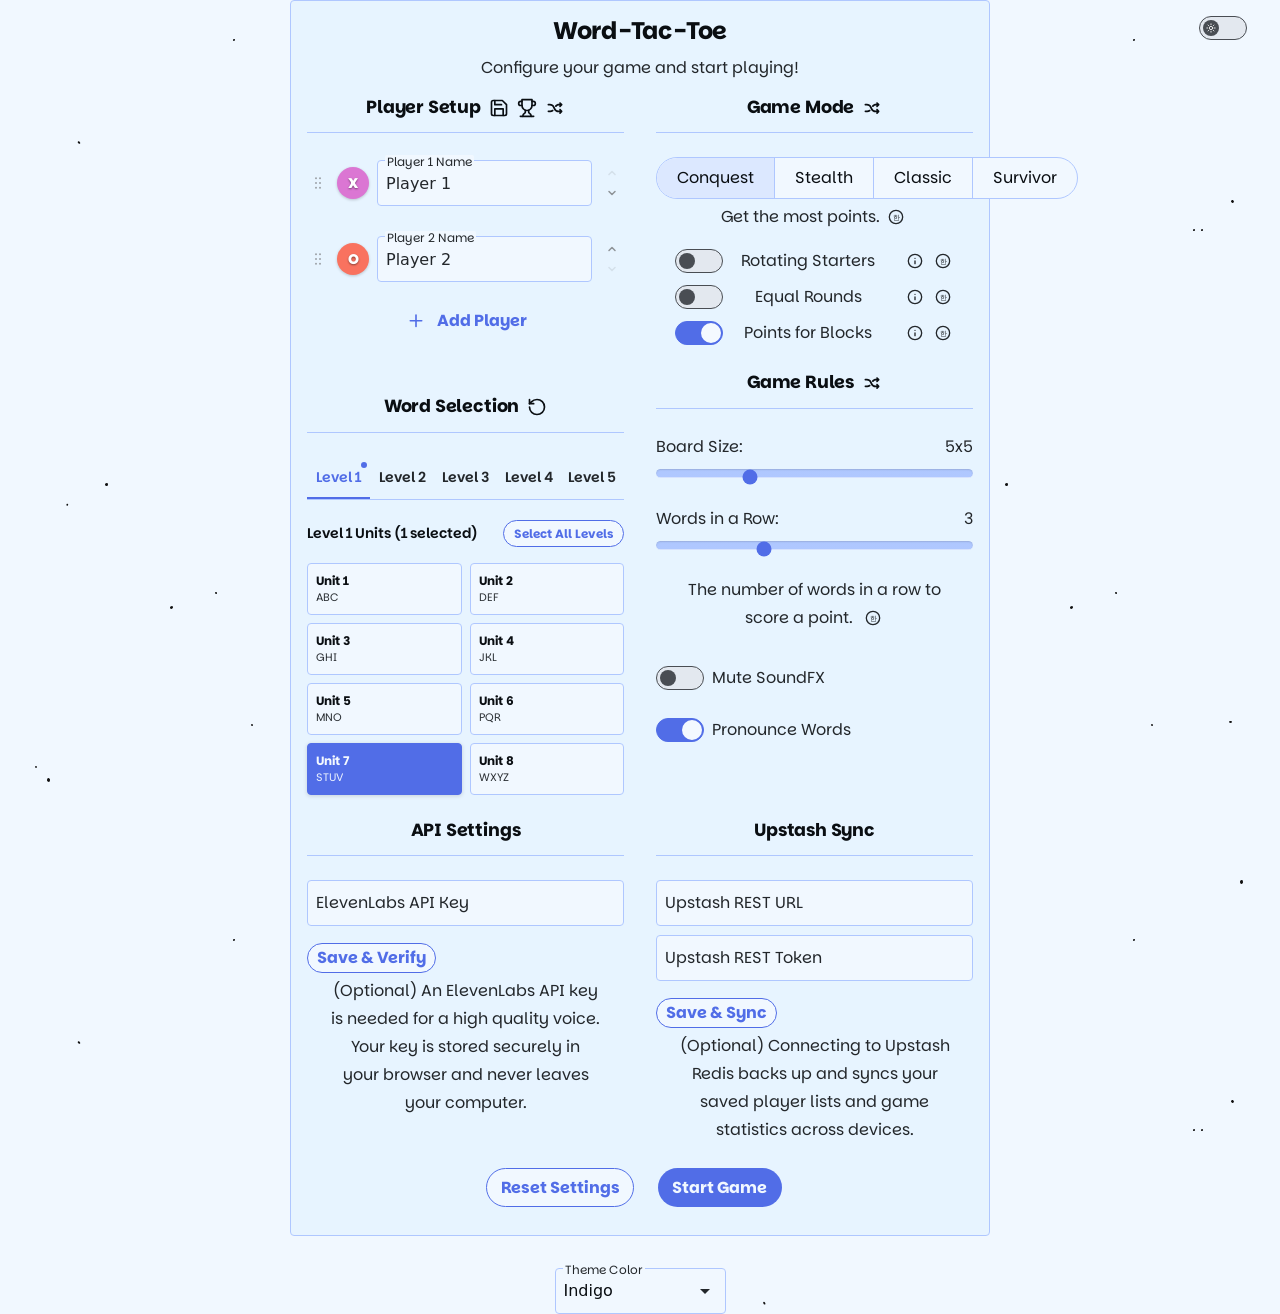
==== commit ea4cdcf5: "Redesign player setup with visual symbol badges, handle-only drag, and stacked chevrons" ====
--- a/index.html
+++ b/index.html
@@ -708,7 +708,7 @@
 
   <script src="shared-class-sync.js?v=2.3"></script>
   <script>window.SharedClassSync?.getHiddenBooks || document.write('<script src="https://all-english-media.allenglish.link/shared/class-sync.js?v=2.3"><\/script>');</script>
-  <script src="main.js?v=10" type="module" defer></script>
+  <script src="main.js?v=11" type="module" defer></script>
 </body>
 
 </html>
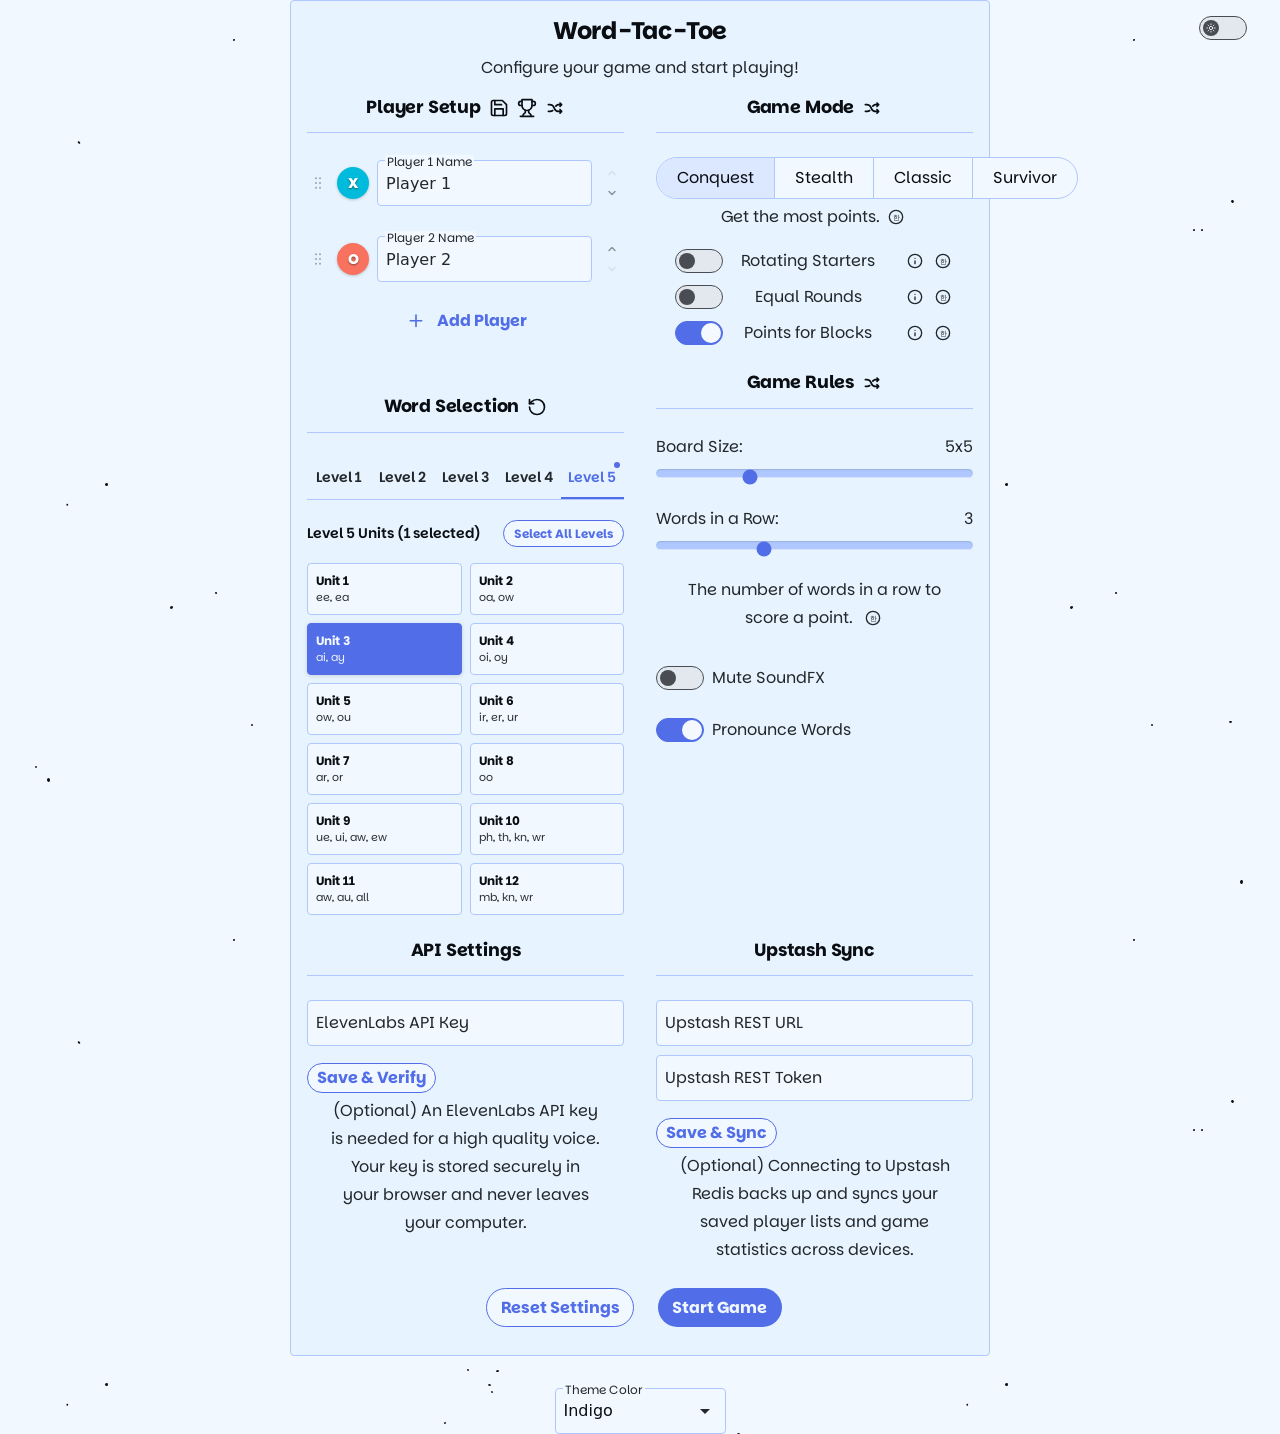
==== commit de9b20a0: "Synchronize randomized player colors between setup badges and in-game play" ====
--- a/index.html
+++ b/index.html
@@ -708,7 +708,7 @@
 
   <script src="shared-class-sync.js?v=2.3"></script>
   <script>window.SharedClassSync?.getHiddenBooks || document.write('<script src="https://all-english-media.allenglish.link/shared/class-sync.js?v=2.3"><\/script>');</script>
-  <script src="main.js?v=11" type="module" defer></script>
+  <script src="main.js?v=12" type="module" defer></script>
 </body>
 
 </html>
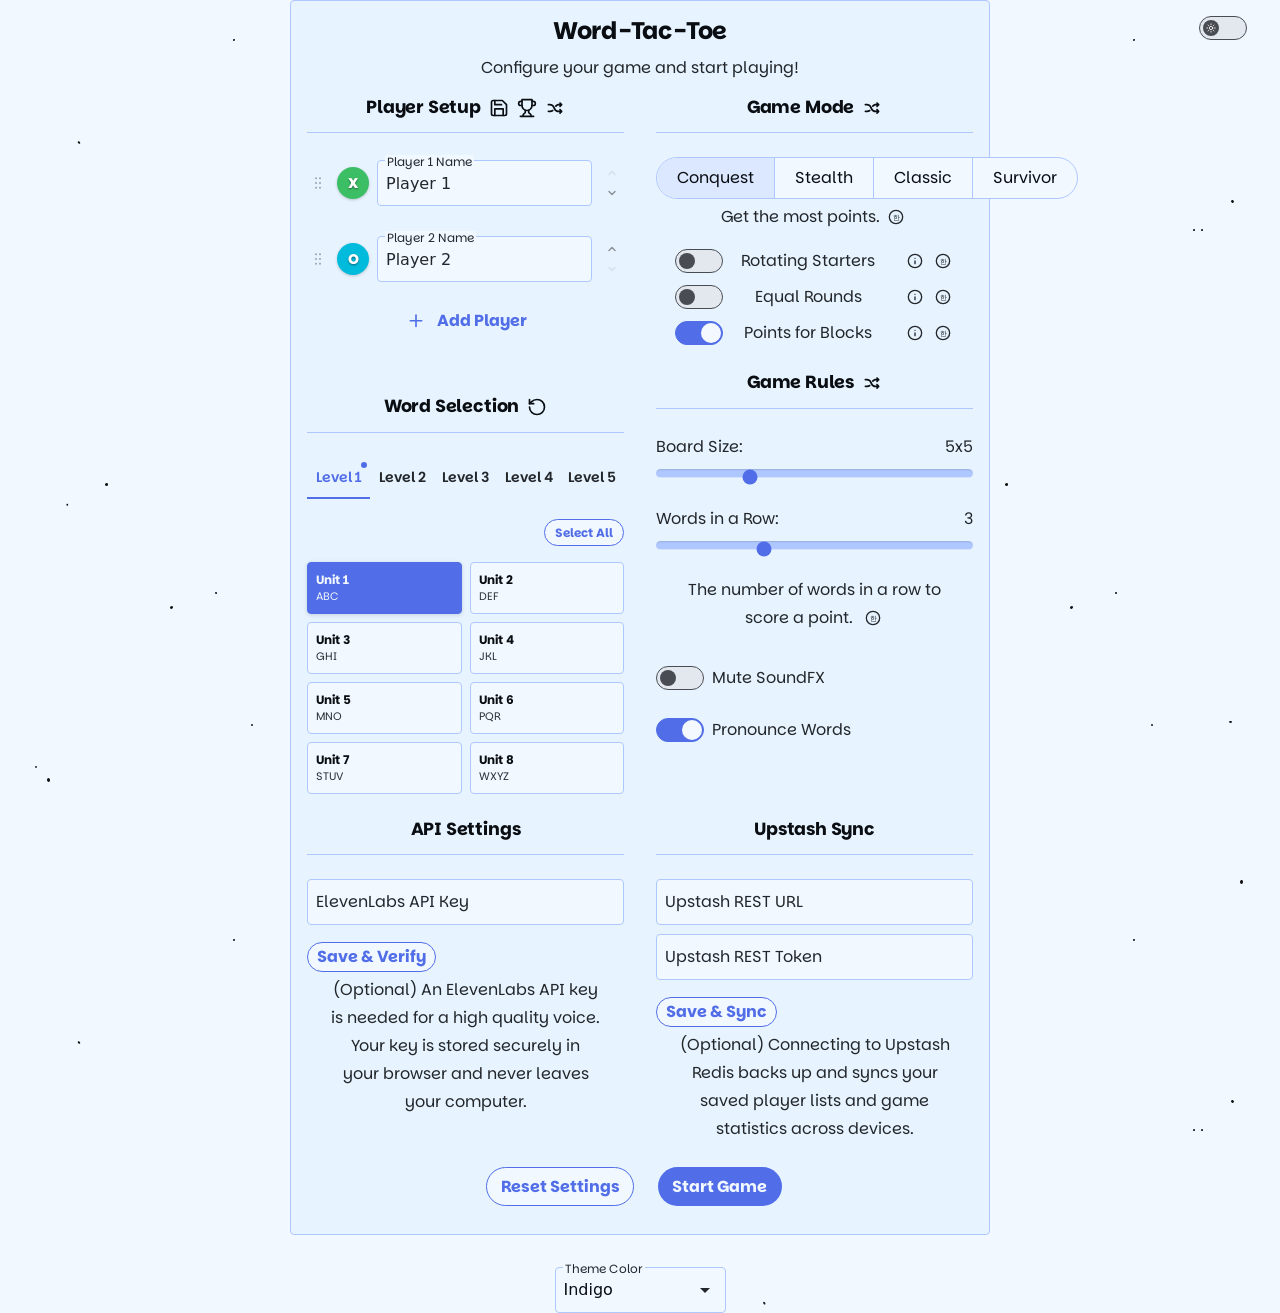
==== commit 46fde83e: "Refine word selection: remove tabs bottom border, remove active level title, rename to Select All" ====
--- a/index.html
+++ b/index.html
@@ -501,8 +501,7 @@
 
               <!-- Active Level Toolbar -->
               <div id="active-level-toolbar" class="active-level-toolbar">
-                <span id="active-level-title" class="active-level-title">Level 1</span>
-                <button type="button" id="toggle-level-all-btn" class="button outlined small toggle-level-all-btn">Select All Levels</button>
+                <button type="button" id="toggle-level-all-btn" class="button outlined small toggle-level-all-btn">Select All</button>
               </div>
 
               <!-- Unit Chips Grid -->
@@ -708,7 +707,7 @@
 
   <script src="shared-class-sync.js?v=2.3"></script>
   <script>window.SharedClassSync?.getHiddenBooks || document.write('<script src="https://all-english-media.allenglish.link/shared/class-sync.js?v=2.3"><\/script>');</script>
-  <script src="main.js?v=12" type="module" defer></script>
+  <script src="main.js?v=13" type="module" defer></script>
 </body>
 
 </html>
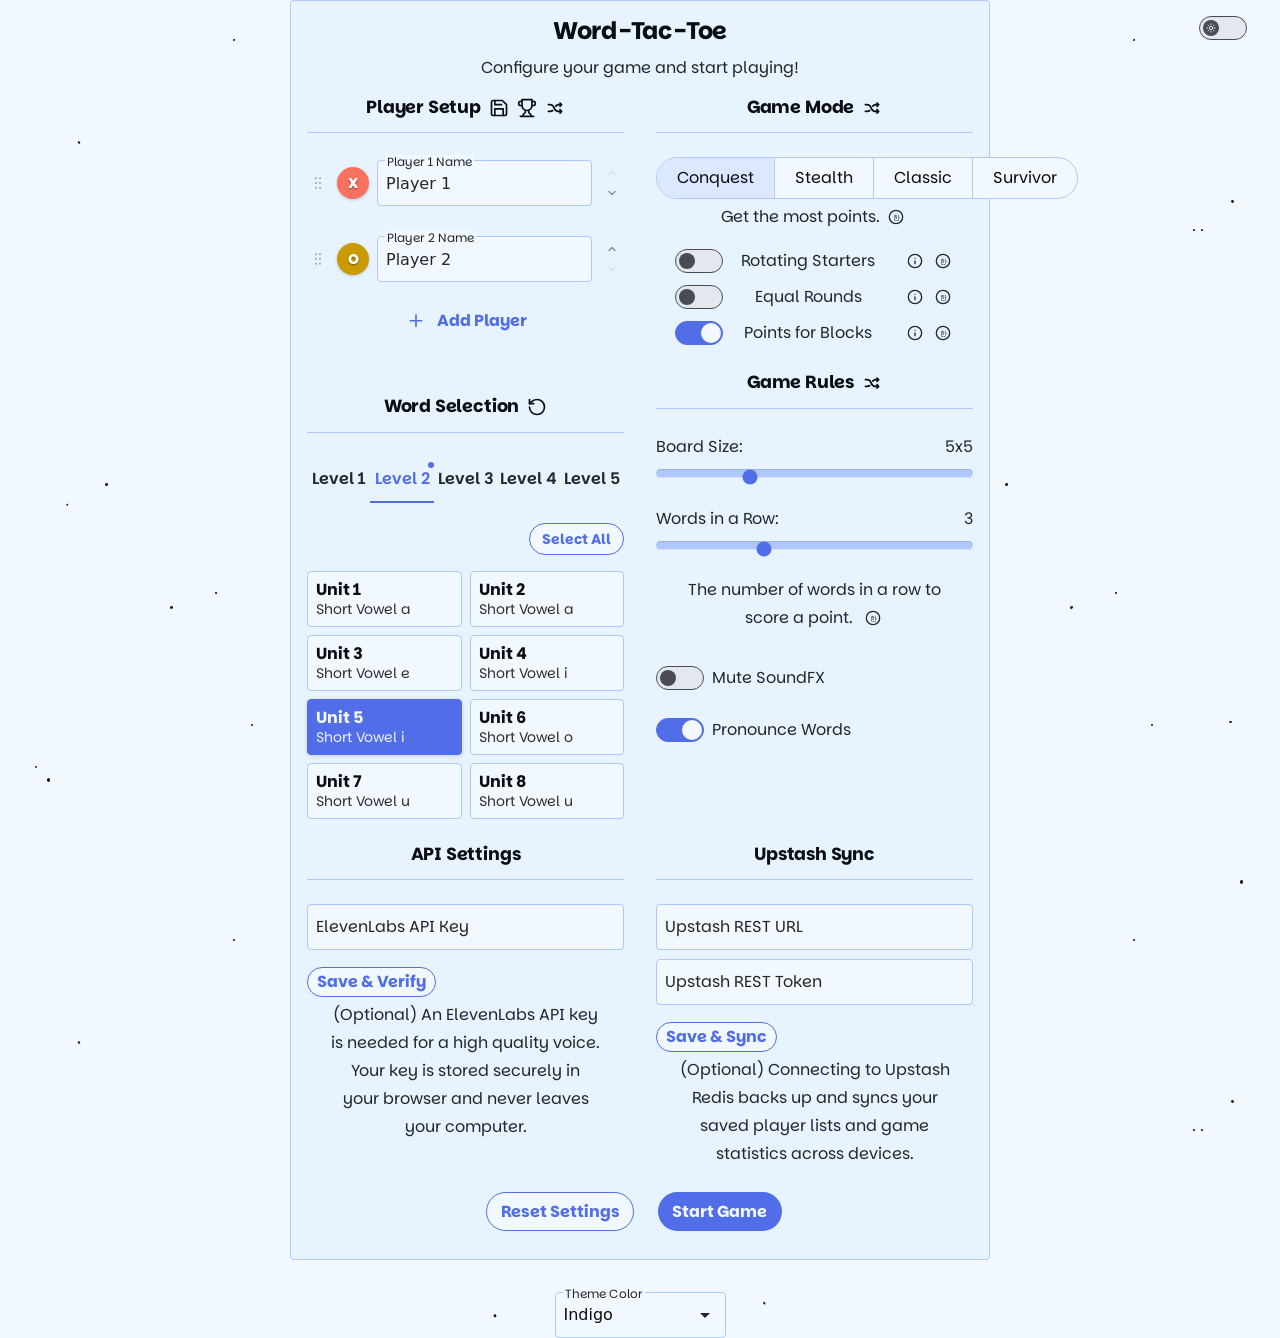
==== commit fbab1a95: "Increase font sizes in word selection for improved readability" ====
--- a/index.html
+++ b/index.html
@@ -707,7 +707,7 @@
 
   <script src="shared-class-sync.js?v=2.3"></script>
   <script>window.SharedClassSync?.getHiddenBooks || document.write('<script src="https://all-english-media.allenglish.link/shared/class-sync.js?v=2.3"><\/script>');</script>
-  <script src="main.js?v=13" type="module" defer></script>
+  <script src="main.js?v=14" type="module" defer></script>
 </body>
 
 </html>
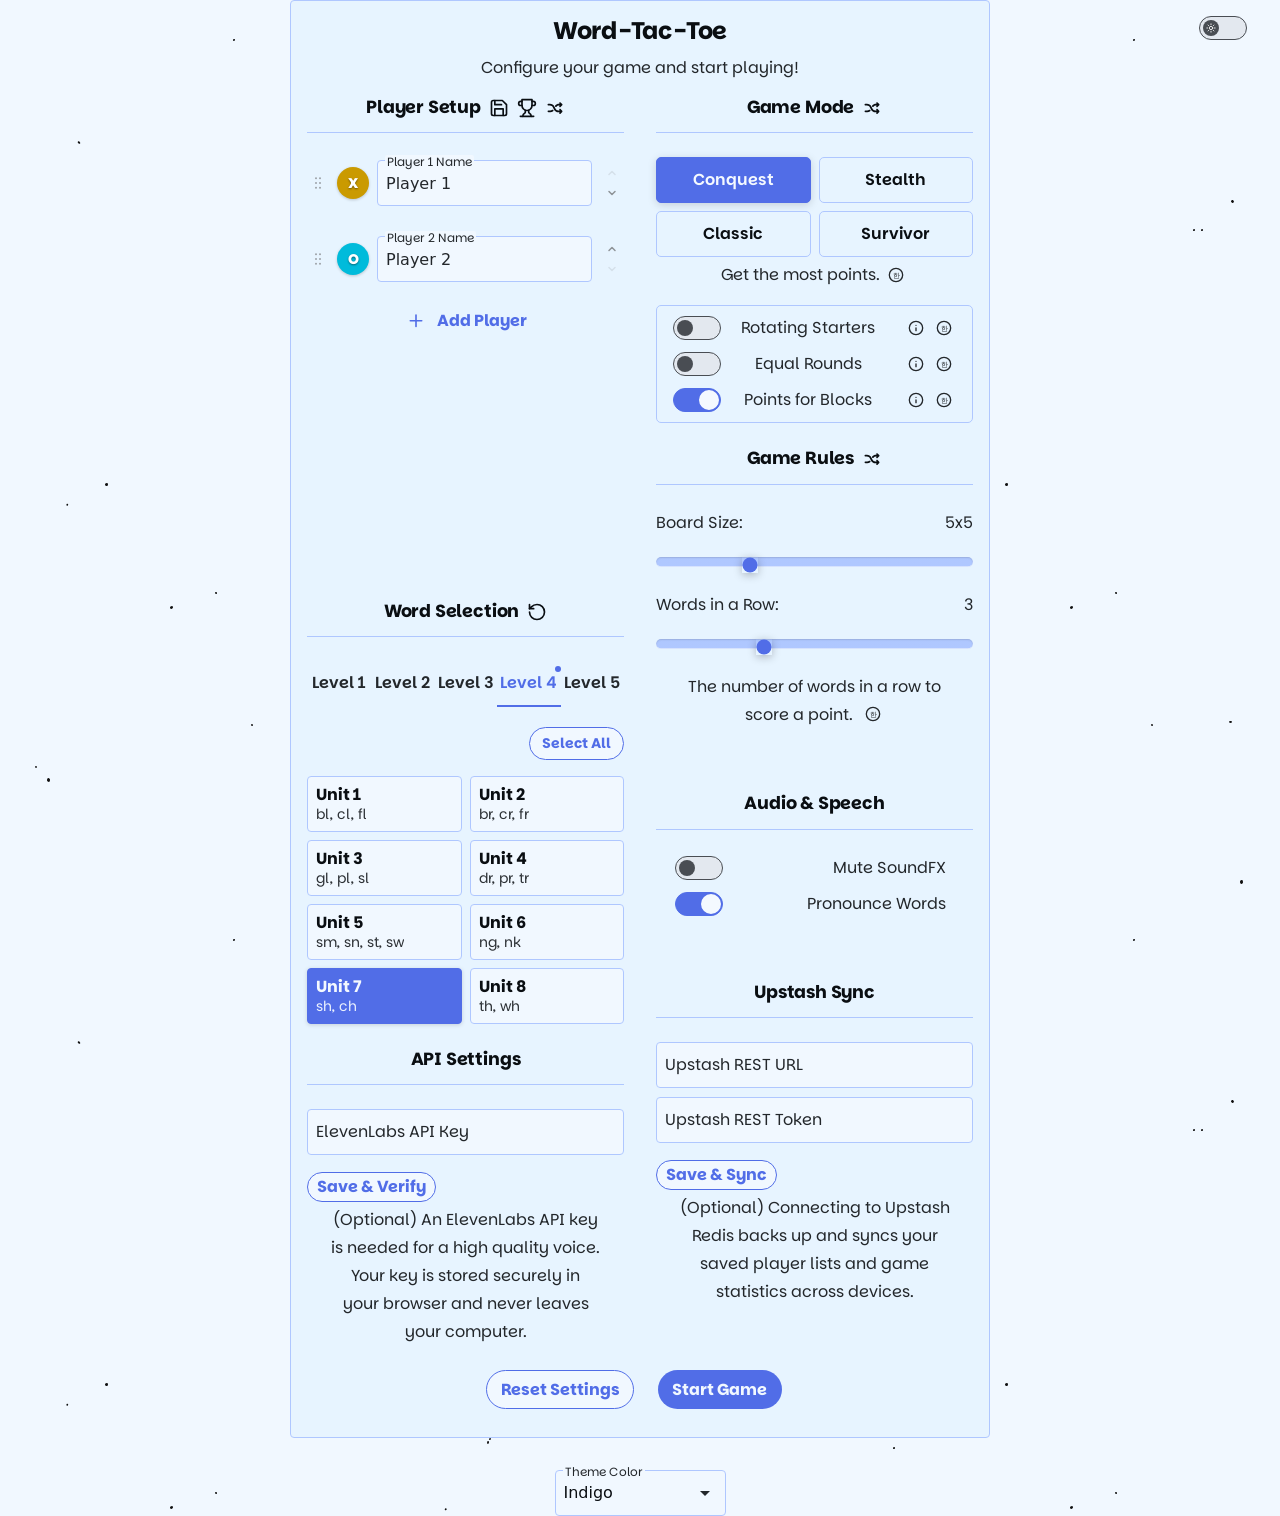
==== commit 95ce485e: "feat: redesign game mode 2x2 grid, chunky touch sliders, and separate audio settings" ====
--- a/index.html
+++ b/index.html
@@ -11,7 +11,7 @@
   <link rel="apple-touch-icon" sizes="180x180" href="/favicon/apple-touch-icon.png" />
   <meta name="apple-mobile-web-app-title" content="Word-Tac-Toe" />
   <link rel="manifest" href="/favicon/site.webmanifest" />
-  <link rel="stylesheet" href="css/main.css?v=11">
+  <link rel="stylesheet" href="css/main.css?v=12">
 </head>
 
 <body>
@@ -168,7 +168,11 @@
                 </span>
               </span>
             </p>
-            <div class="setting-group">
+          </div>
+
+          <div class="setup-section audio-settings">
+            <h4 class="h5">Audio & Speech</h4>
+            <div class="setting-group audio-toggles-group">
               <label class="switch">
                 <input type="checkbox" role="switch" id="muteSoundsToggle">
                 <span class="label">Mute SoundFX</span>
@@ -216,17 +220,17 @@
                 </svg>
               </button>
             </h4>
-            <div class="toggle-button-group" id="gameModeSelector" role="group">
-              <button data-mode="Conquest" class="selected">
+            <div class="game-mode-grid" id="gameModeSelector" role="radiogroup" aria-label="Game Mode">
+              <button type="button" role="radio" data-mode="Conquest" aria-checked="true" class="selected">
                 <span>Conquest</span>
               </button>
-              <button data-mode="Stealth">
+              <button type="button" role="radio" data-mode="Stealth" aria-checked="false">
                 <span>Stealth</span>
               </button>
-              <button data-mode="Classic">
+              <button type="button" role="radio" data-mode="Classic" aria-checked="false">
                 <span>Classic</span>
               </button>
-              <button data-mode="Survivor">
+              <button type="button" role="radio" data-mode="Survivor" aria-checked="false">
                 <span>Survivor</span>
               </button>
             </div>
@@ -244,7 +248,9 @@
                 </div>
               </div>
             </div>
-            <div id="conquestOptionsGroup" class="setting-group conquest-options">
+            <div id="modeRulesPanel" class="mode-rules-panel">
+              <div class="panel-inner">
+                <div id="conquestOptionsGroup" class="setting-group conquest-options">
               <div class="option-row">
                 <label class="switch">
                   <input type="checkbox" role="switch" id="conquestRotatingStarterToggle">
@@ -469,6 +475,8 @@
                     </div>
                   </div>
                 </div>
+              </div>
+            </div>
               </div>
             </div>
           </div>
@@ -707,7 +715,7 @@
 
   <script src="shared-class-sync.js?v=2.3"></script>
   <script>window.SharedClassSync?.getHiddenBooks || document.write('<script src="https://all-english-media.allenglish.link/shared/class-sync.js?v=2.3"><\/script>');</script>
-  <script src="main.js?v=14" type="module" defer></script>
+  <script src="main.js?v=15" type="module" defer></script>
 </body>
 
 </html>
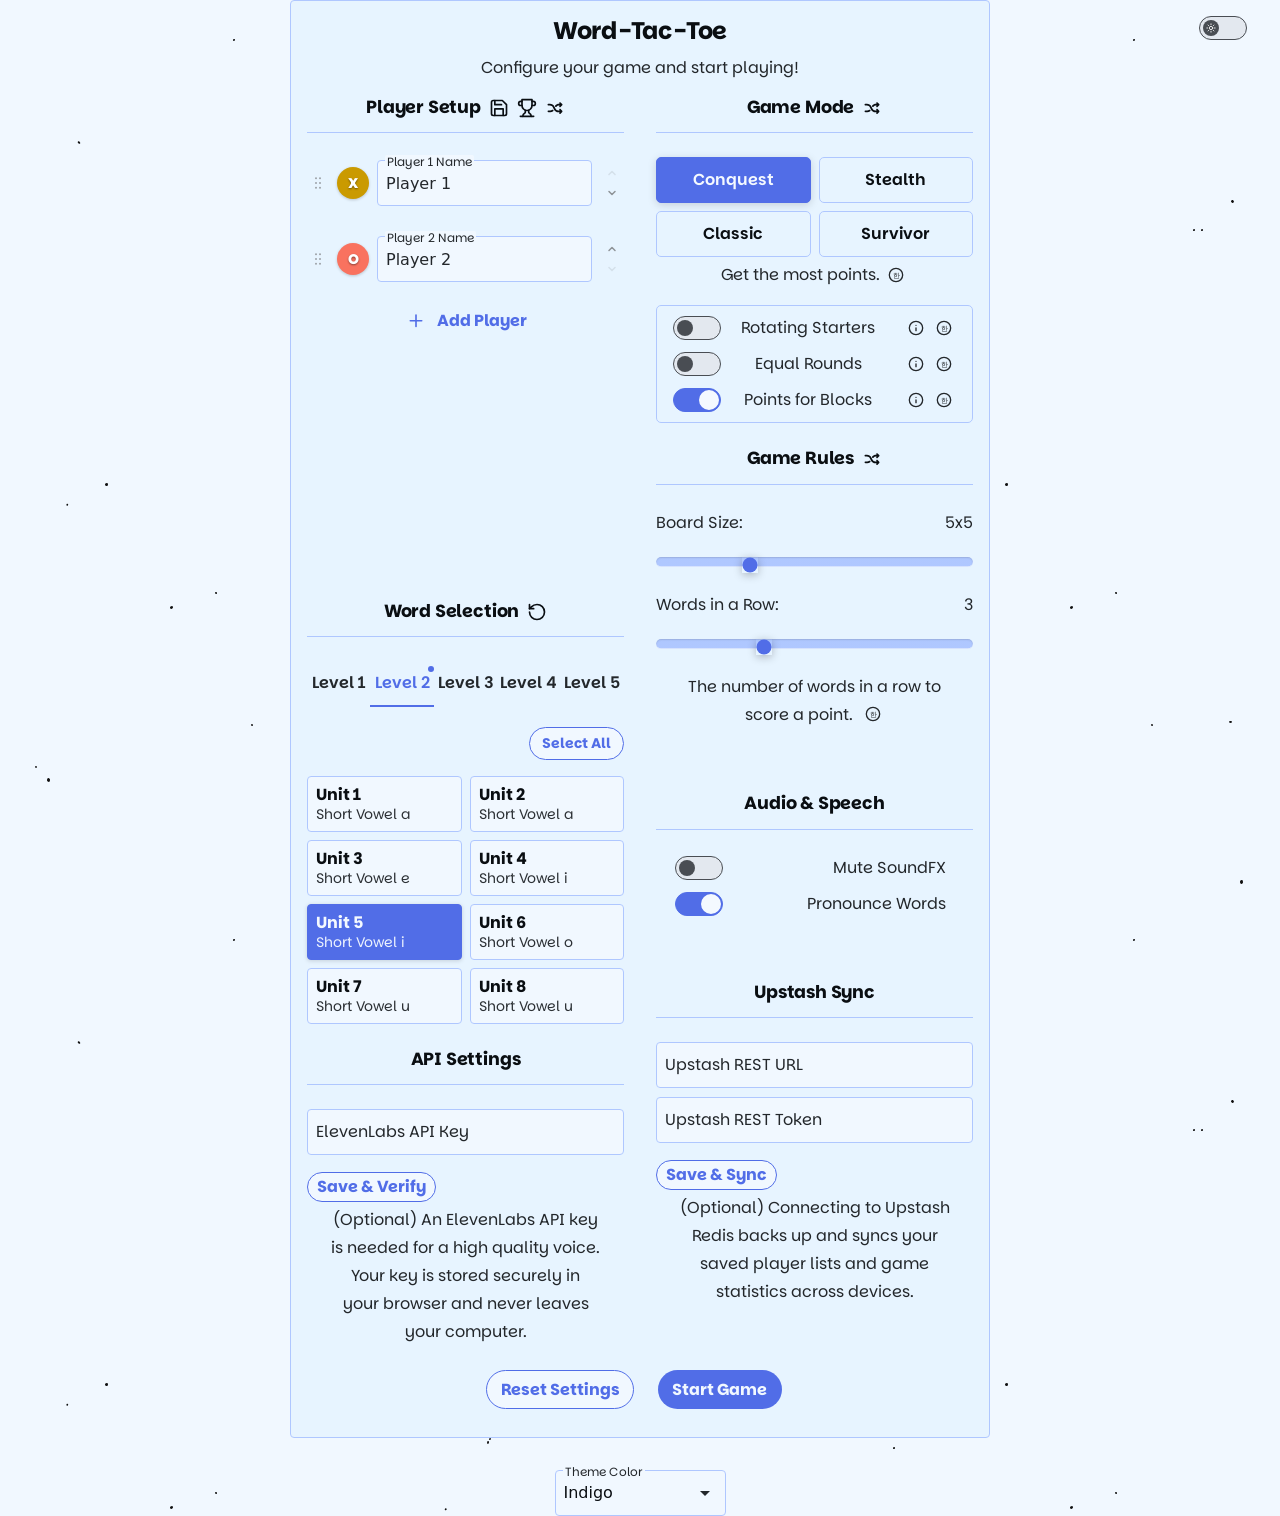
==== commit a2c38f62: "fix: prevent mode rules tooltips from being clipped by panel-inner overflow" ====
--- a/index.html
+++ b/index.html
@@ -11,7 +11,7 @@
   <link rel="apple-touch-icon" sizes="180x180" href="/favicon/apple-touch-icon.png" />
   <meta name="apple-mobile-web-app-title" content="Word-Tac-Toe" />
   <link rel="manifest" href="/favicon/site.webmanifest" />
-  <link rel="stylesheet" href="css/main.css?v=12">
+  <link rel="stylesheet" href="css/main.css?v=13">
 </head>
 
 <body>
